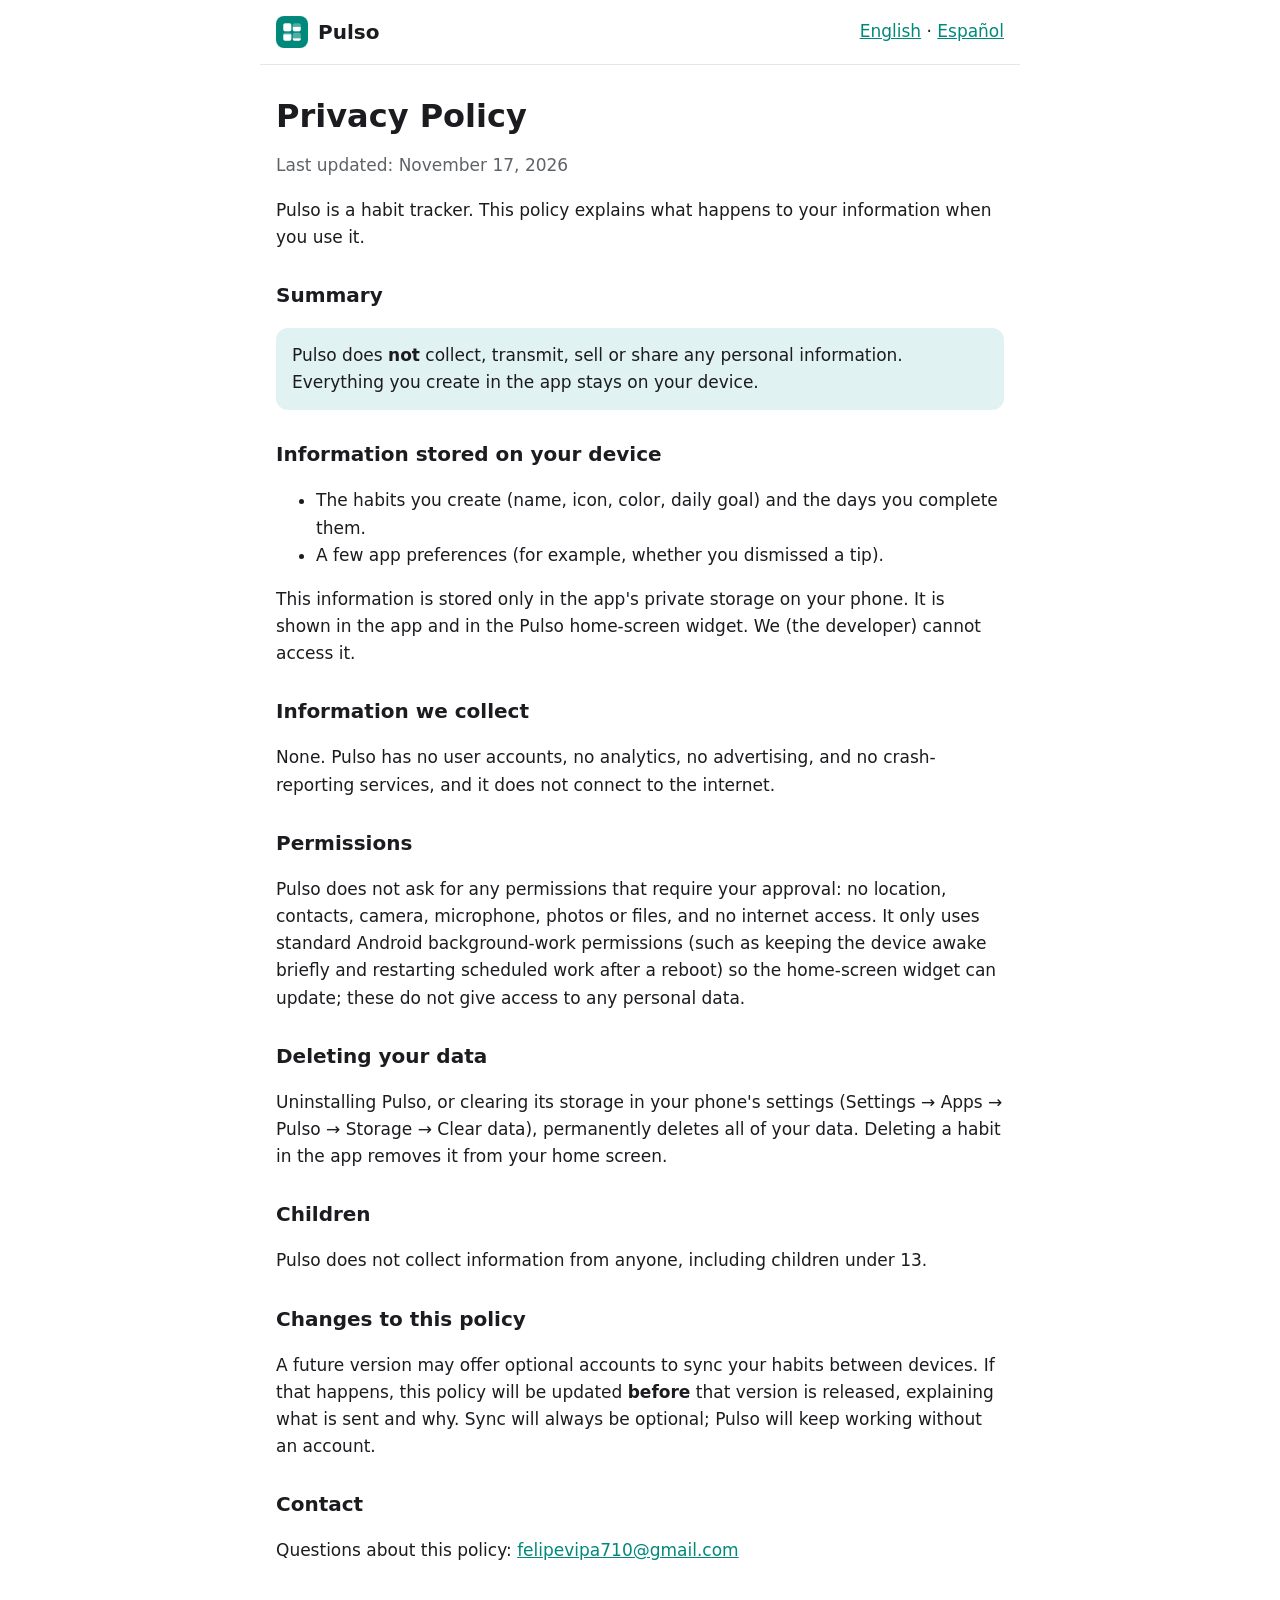
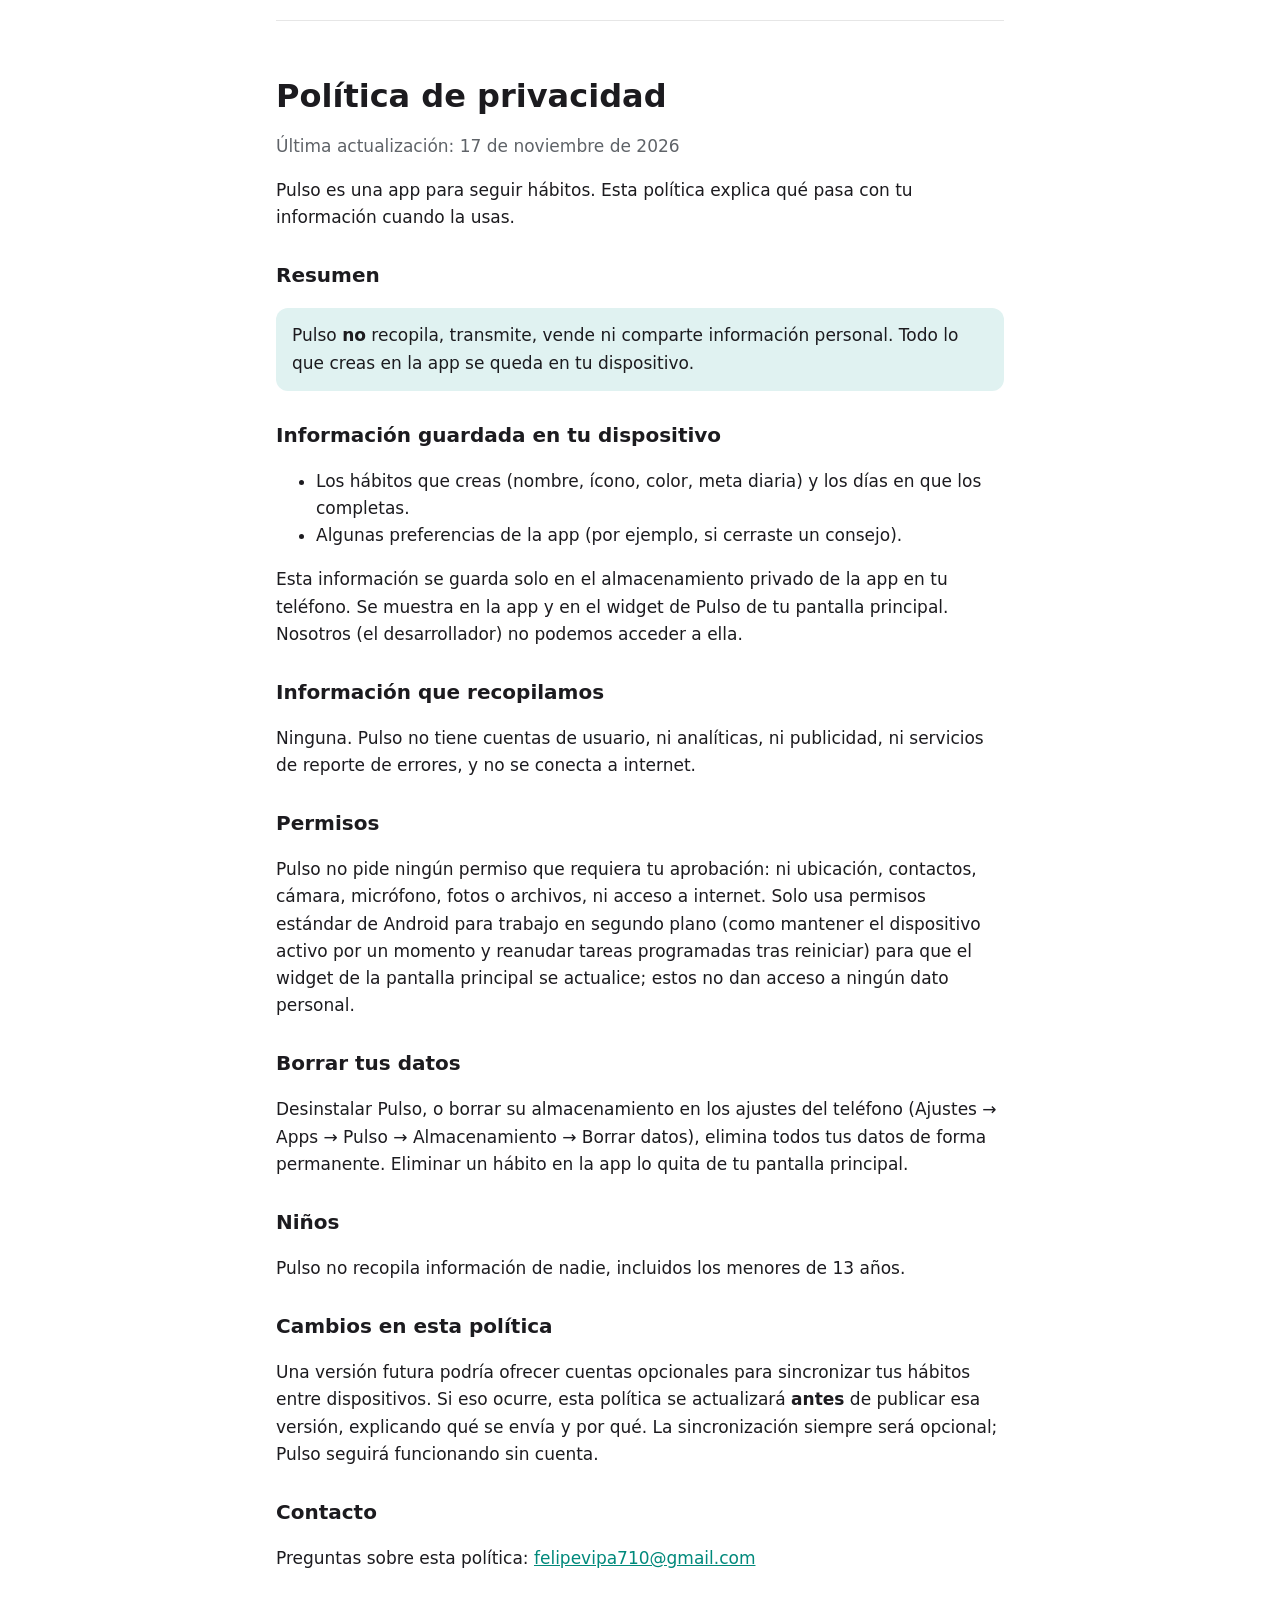
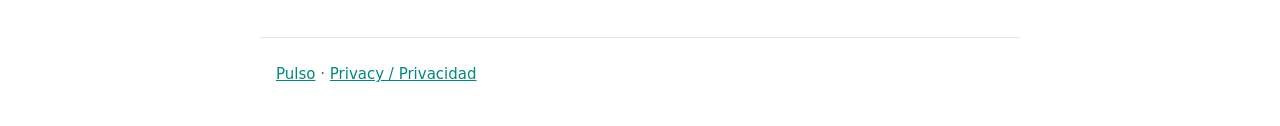
==== privacy.html @ 3e737878 "Pulso website: landing page and privacy policy (en/es)" ====
<!doctype html>
<html lang="en">
<head>
<meta charset="utf-8">
<meta name="viewport" content="width=device-width, initial-scale=1">
<title>Pulso — Privacy Policy</title>
<meta name="description" content="Privacy policy for Pulso, a visual habit tracker. Pulso does not collect any personal data.">
<link rel="stylesheet" href="style.css">
</head>
<body>
<header class="bar">
  <a class="brand" href="./"><img src="icon.png" alt="" width="32" height="32">Pulso</a>
  <nav><a href="#en">English</a> · <a href="#es">Español</a></nav>
</header>

<main>
<article id="en" lang="en">
  <h1>Privacy Policy</h1>
  <p class="muted">Last updated: November 17, 2026</p>
  <p>Pulso is a habit tracker. This policy explains what happens to your information when you use it.</p>

  <h2>Summary</h2>
  <p class="callout">Pulso does <strong>not</strong> collect, transmit, sell or share any personal information. Everything you create in the app stays on your device.</p>

  <h2>Information stored on your device</h2>
  <ul>
    <li>The habits you create (name, icon, color, daily goal) and the days you complete them.</li>
    <li>A few app preferences (for example, whether you dismissed a tip).</li>
  </ul>
  <p>This information is stored only in the app's private storage on your phone. It is shown in the app and in the Pulso home-screen widget. We (the developer) cannot access it.</p>

  <h2>Information we collect</h2>
  <p>None. Pulso has no user accounts, no analytics, no advertising, and no crash-reporting services, and it does not connect to the internet.</p>

  <h2>Permissions</h2>
  <p>Pulso does not ask for any permissions that require your approval: no location, contacts, camera, microphone, photos or files, and no internet access. It only uses standard Android background-work permissions (such as keeping the device awake briefly and restarting scheduled work after a reboot) so the home-screen widget can update; these do not give access to any personal data.</p>

  <h2>Deleting your data</h2>
  <p>Uninstalling Pulso, or clearing its storage in your phone's settings (Settings → Apps → Pulso → Storage → Clear data), permanently deletes all of your data. Deleting a habit in the app removes it from your home screen.</p>

  <h2>Children</h2>
  <p>Pulso does not collect information from anyone, including children under 13.</p>

  <h2>Changes to this policy</h2>
  <p>A future version may offer optional accounts to sync your habits between devices. If that happens, this policy will be updated <strong>before</strong> that version is released, explaining what is sent and why. Sync will always be optional; Pulso will keep working without an account.</p>

  <h2>Contact</h2>
  <p>Questions about this policy: <a href="mailto:felipevipa710@gmail.com">felipevipa710@gmail.com</a></p>
</article>

<article id="es" lang="es">
  <h1>Política de privacidad</h1>
  <p class="muted">Última actualización: 17 de noviembre de 2026</p>
  <p>Pulso es una app para seguir hábitos. Esta política explica qué pasa con tu información cuando la usas.</p>

  <h2>Resumen</h2>
  <p class="callout">Pulso <strong>no</strong> recopila, transmite, vende ni comparte información personal. Todo lo que creas en la app se queda en tu dispositivo.</p>

  <h2>Información guardada en tu dispositivo</h2>
  <ul>
    <li>Los hábitos que creas (nombre, ícono, color, meta diaria) y los días en que los completas.</li>
    <li>Algunas preferencias de la app (por ejemplo, si cerraste un consejo).</li>
  </ul>
  <p>Esta información se guarda solo en el almacenamiento privado de la app en tu teléfono. Se muestra en la app y en el widget de Pulso de tu pantalla principal. Nosotros (el desarrollador) no podemos acceder a ella.</p>

  <h2>Información que recopilamos</h2>
  <p>Ninguna. Pulso no tiene cuentas de usuario, ni analíticas, ni publicidad, ni servicios de reporte de errores, y no se conecta a internet.</p>

  <h2>Permisos</h2>
  <p>Pulso no pide ningún permiso que requiera tu aprobación: ni ubicación, contactos, cámara, micrófono, fotos o archivos, ni acceso a internet. Solo usa permisos estándar de Android para trabajo en segundo plano (como mantener el dispositivo activo por un momento y reanudar tareas programadas tras reiniciar) para que el widget de la pantalla principal se actualice; estos no dan acceso a ningún dato personal.</p>

  <h2>Borrar tus datos</h2>
  <p>Desinstalar Pulso, o borrar su almacenamiento en los ajustes del teléfono (Ajustes → Apps → Pulso → Almacenamiento → Borrar datos), elimina todos tus datos de forma permanente. Eliminar un hábito en la app lo quita de tu pantalla principal.</p>

  <h2>Niños</h2>
  <p>Pulso no recopila información de nadie, incluidos los menores de 13 años.</p>

  <h2>Cambios en esta política</h2>
  <p>Una versión futura podría ofrecer cuentas opcionales para sincronizar tus hábitos entre dispositivos. Si eso ocurre, esta política se actualizará <strong>antes</strong> de publicar esa versión, explicando qué se envía y por qué. La sincronización siempre será opcional; Pulso seguirá funcionando sin cuenta.</p>

  <h2>Contacto</h2>
  <p>Preguntas sobre esta política: <a href="mailto:felipevipa710@gmail.com">felipevipa710@gmail.com</a></p>
</article>
</main>

<footer><a href="./">Pulso</a> · <a href="privacy.html">Privacy / Privacidad</a></footer>
</body>
</html>
---- style.css ----
:root {
  --bg: #ffffff;
  --text: #1c1b1f;
  --muted: #5f6368;
  --accent: #00897b;
  --soft: #e0f2f1;
  --line: #e6e6e6;
}
@media (prefers-color-scheme: dark) {
  :root {
    --bg: #121414;
    --text: #e6e1e5;
    --muted: #a0a4a8;
    --accent: #4db6ac;
    --soft: #1d2b29;
    --line: #2a2d2d;
  }
}
* { box-sizing: border-box; }
html { scroll-behavior: smooth; }
body {
  margin: 0;
  background: var(--bg);
  color: var(--text);
  font: 17px/1.6 system-ui, -apple-system, "Segoe UI", Roboto, sans-serif;
}
a { color: var(--accent); }
.bar {
  display: flex; align-items: center; justify-content: space-between;
  max-width: 760px; margin: 0 auto; padding: 16px;
  border-bottom: 1px solid var(--line);
}
.brand {
  display: flex; align-items: center; gap: 10px;
  font-weight: 700; font-size: 20px; color: var(--text); text-decoration: none;
}
.brand img { border-radius: 8px; }
main { max-width: 760px; margin: 0 auto; padding: 8px 16px 48px; }
article + article { margin-top: 56px; padding-top: 32px; border-top: 1px solid var(--line); }
h1 { font-size: 32px; line-height: 1.2; margin: 24px 0 4px; }
h2 { font-size: 20px; margin: 28px 0 6px; }
.muted { color: var(--muted); }
.callout { background: var(--soft); border-radius: 12px; padding: 14px 16px; }
footer {
  max-width: 760px; margin: 0 auto; padding: 24px 16px 40px;
  border-top: 1px solid var(--line); color: var(--muted); font-size: 15px;
}
.hero { text-align: center; padding-top: 48px; }
.hero-icon { border-radius: 28px; }
.hero h1 { font-size: 44px; margin-top: 16px; }
.lead { font-size: 22px; color: var(--accent); font-weight: 600; margin-top: 0; }
.hero p { max-width: 560px; margin-left: auto; margin-right: auto; }
.soon {
  display: inline-block; margin-top: 16px; padding: 8px 16px;
  border-radius: 999px; background: var(--soft); font-weight: 600;
}
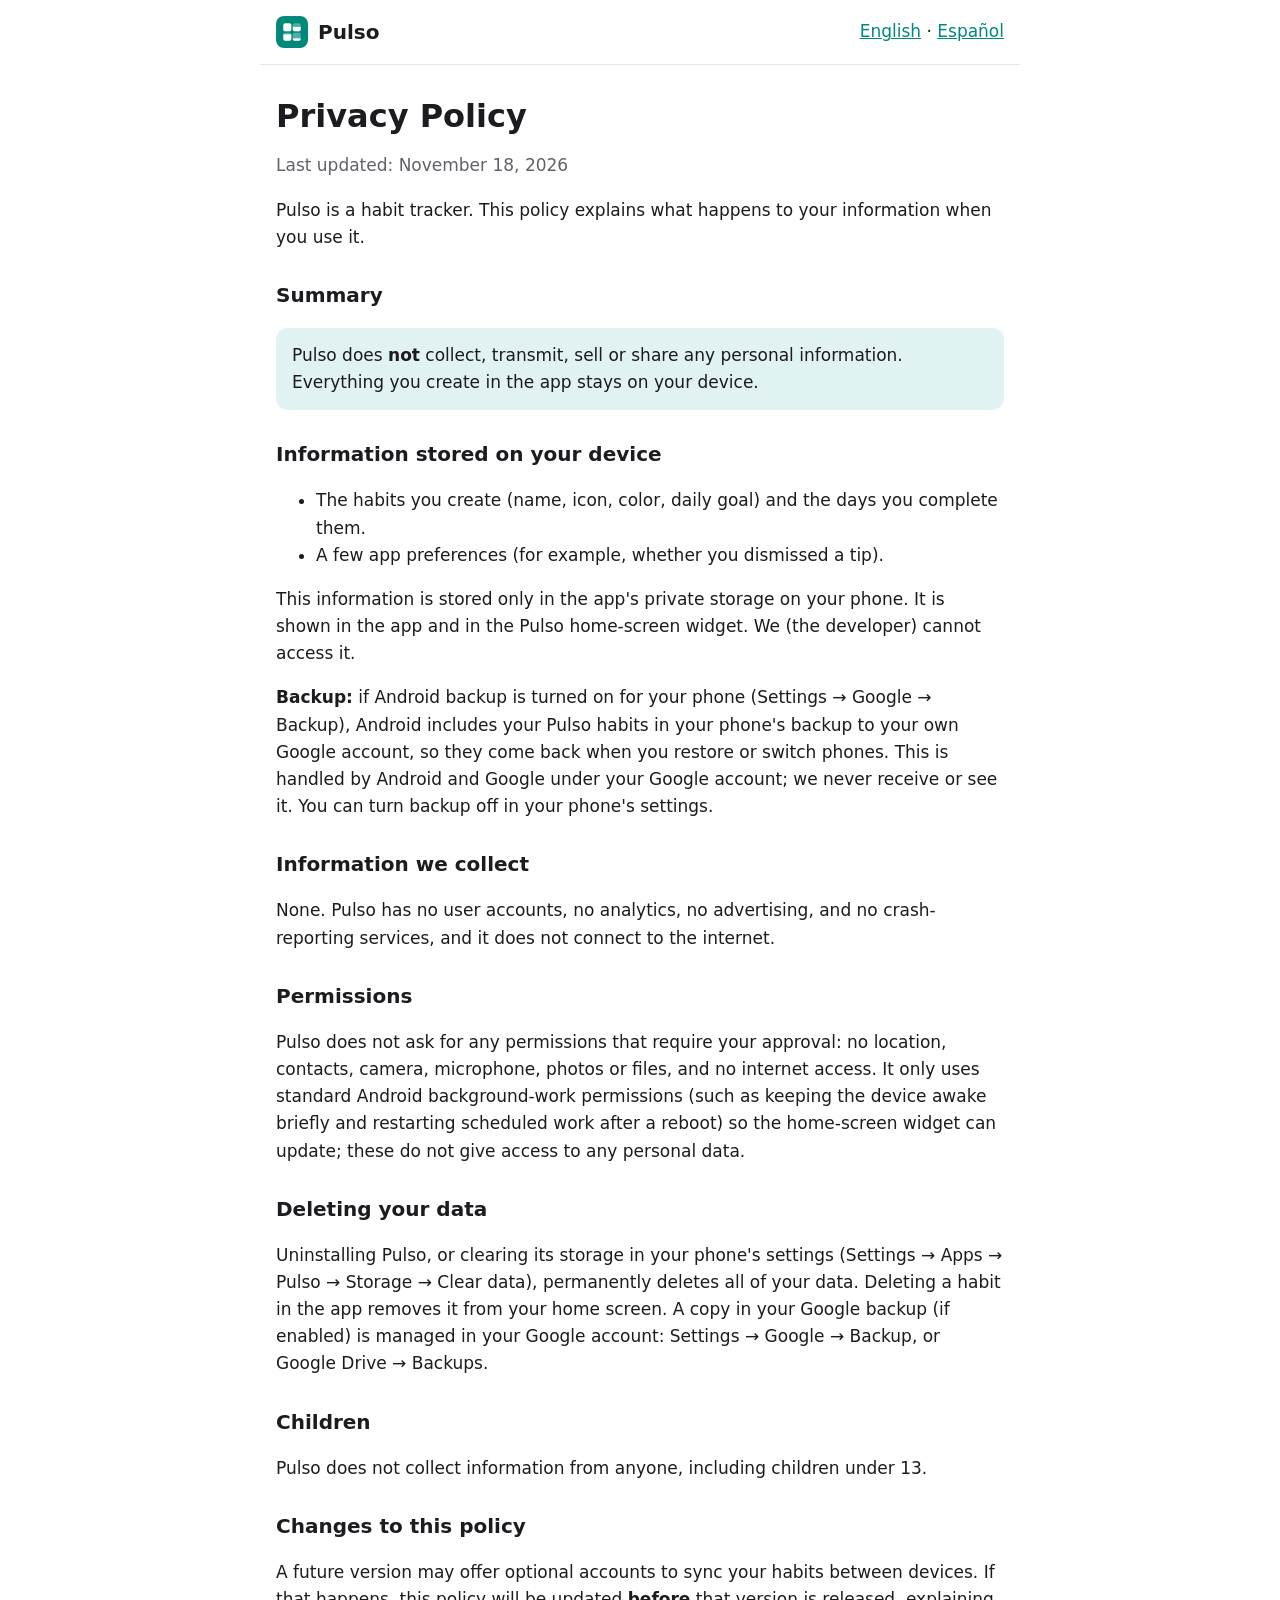
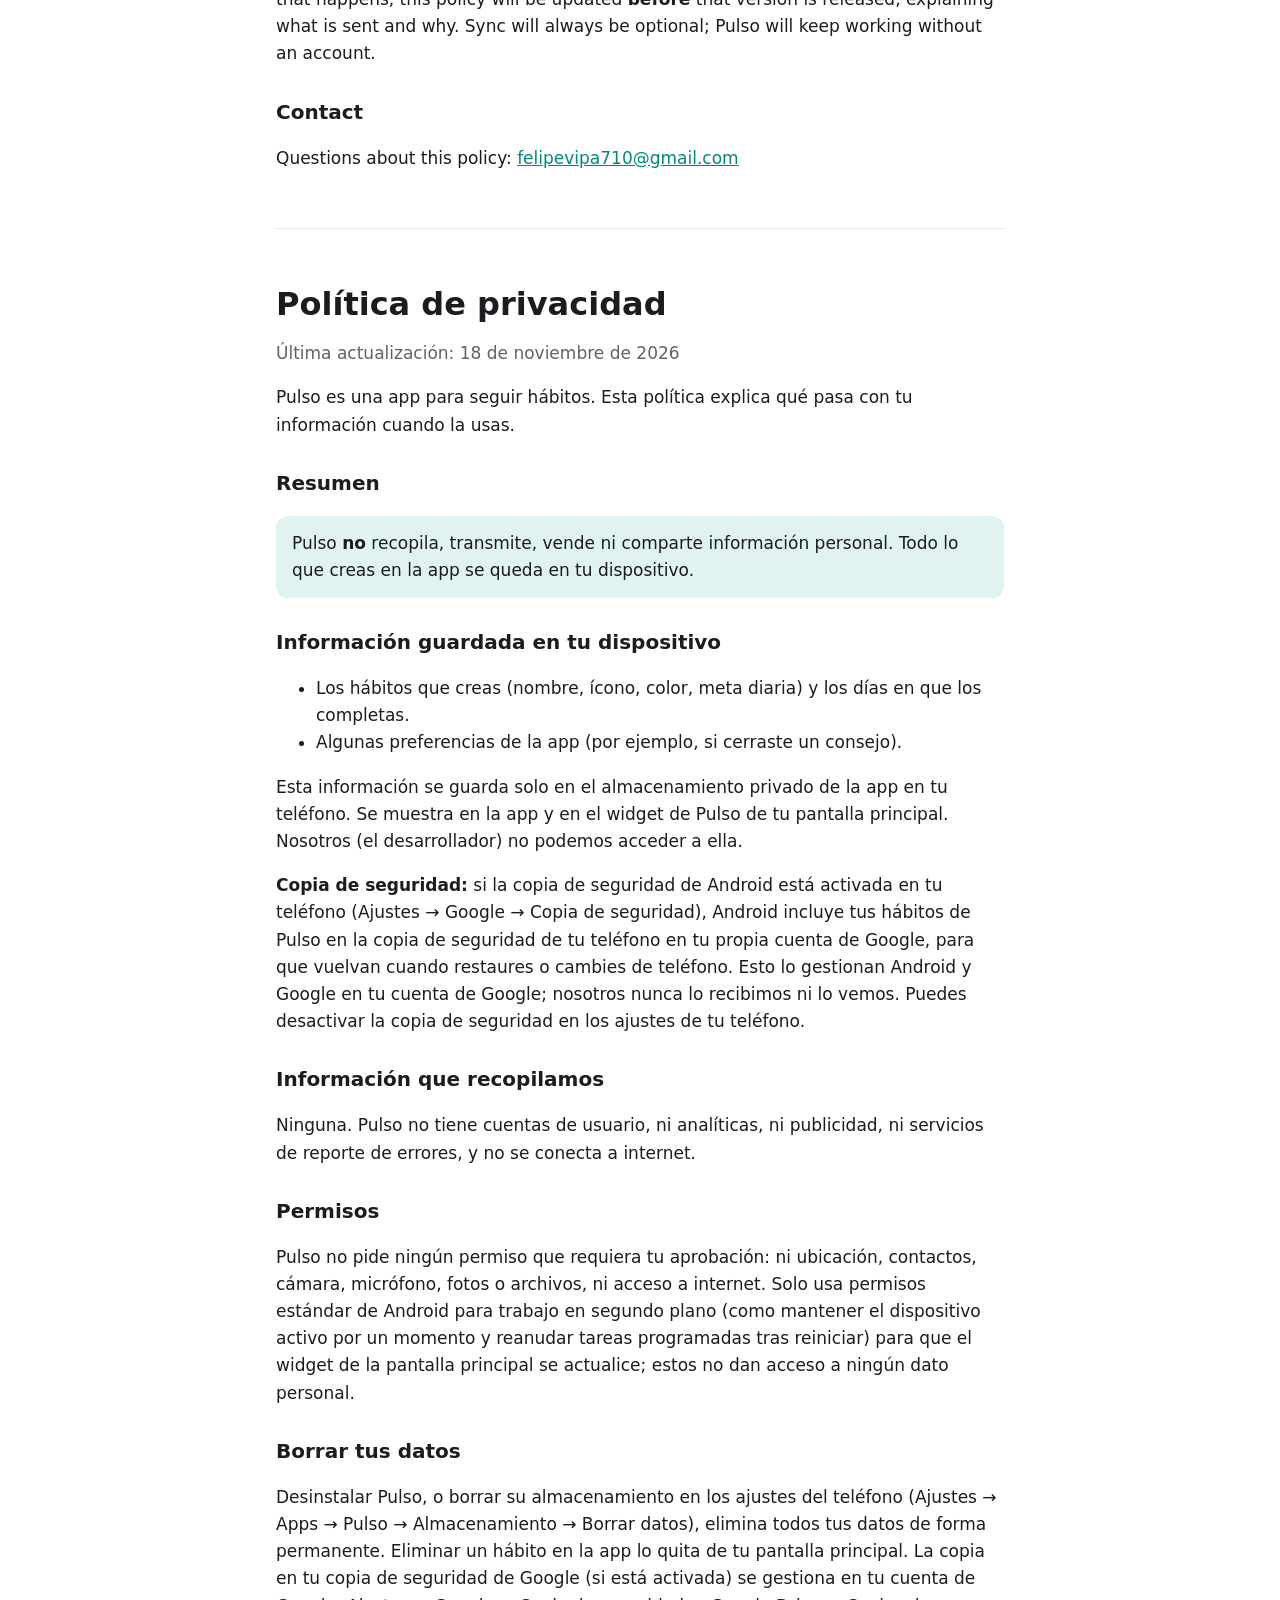
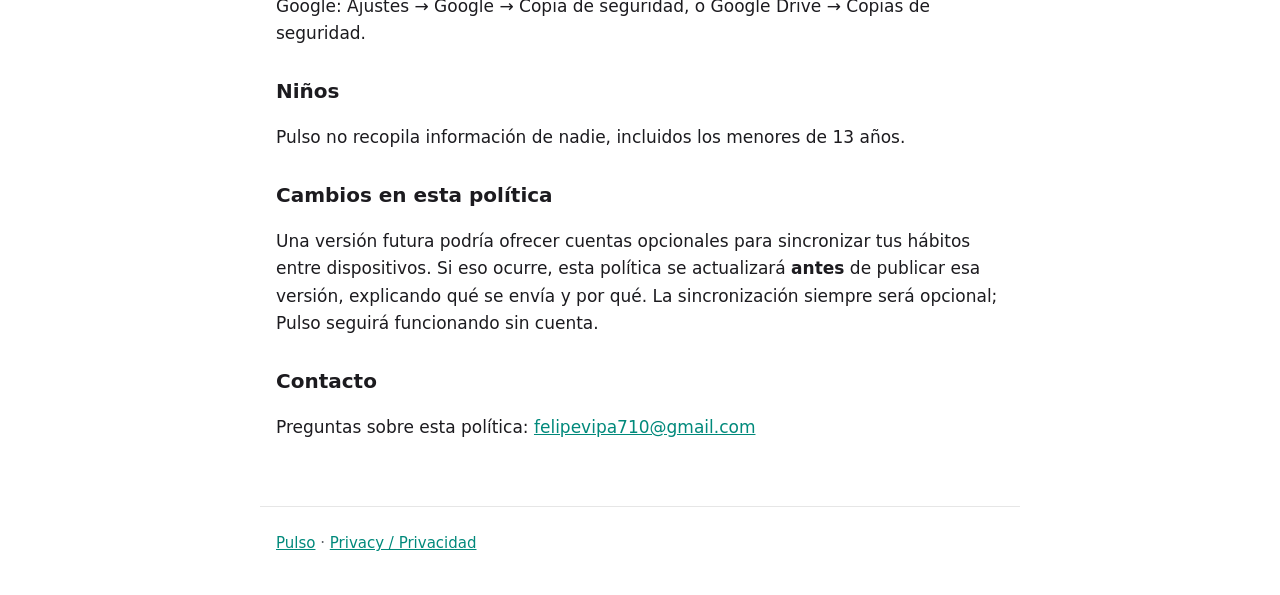
==== commit fffc4add: "Privacy policy: explain Android backup to the user's own Google account" ====
--- a/privacy.html
+++ b/privacy.html
@@ -16,7 +16,7 @@
 <main>
 <article id="en" lang="en">
   <h1>Privacy Policy</h1>
-  <p class="muted">Last updated: November 17, 2026</p>
+  <p class="muted">Last updated: November 18, 2026</p>
   <p>Pulso is a habit tracker. This policy explains what happens to your information when you use it.</p>
 
   <h2>Summary</h2>
@@ -28,6 +28,7 @@
     <li>A few app preferences (for example, whether you dismissed a tip).</li>
   </ul>
   <p>This information is stored only in the app's private storage on your phone. It is shown in the app and in the Pulso home-screen widget. We (the developer) cannot access it.</p>
+  <p><strong>Backup:</strong> if Android backup is turned on for your phone (Settings → Google → Backup), Android includes your Pulso habits in your phone's backup to your own Google account, so they come back when you restore or switch phones. This is handled by Android and Google under your Google account; we never receive or see it. You can turn backup off in your phone's settings.</p>
 
   <h2>Information we collect</h2>
   <p>None. Pulso has no user accounts, no analytics, no advertising, and no crash-reporting services, and it does not connect to the internet.</p>
@@ -36,7 +37,7 @@
   <p>Pulso does not ask for any permissions that require your approval: no location, contacts, camera, microphone, photos or files, and no internet access. It only uses standard Android background-work permissions (such as keeping the device awake briefly and restarting scheduled work after a reboot) so the home-screen widget can update; these do not give access to any personal data.</p>
 
   <h2>Deleting your data</h2>
-  <p>Uninstalling Pulso, or clearing its storage in your phone's settings (Settings → Apps → Pulso → Storage → Clear data), permanently deletes all of your data. Deleting a habit in the app removes it from your home screen.</p>
+  <p>Uninstalling Pulso, or clearing its storage in your phone's settings (Settings → Apps → Pulso → Storage → Clear data), permanently deletes all of your data. Deleting a habit in the app removes it from your home screen. A copy in your Google backup (if enabled) is managed in your Google account: Settings → Google → Backup, or Google Drive → Backups.</p>
 
   <h2>Children</h2>
   <p>Pulso does not collect information from anyone, including children under 13.</p>
@@ -50,7 +51,7 @@
 
 <article id="es" lang="es">
   <h1>Política de privacidad</h1>
-  <p class="muted">Última actualización: 17 de noviembre de 2026</p>
+  <p class="muted">Última actualización: 18 de noviembre de 2026</p>
   <p>Pulso es una app para seguir hábitos. Esta política explica qué pasa con tu información cuando la usas.</p>
 
   <h2>Resumen</h2>
@@ -62,6 +63,7 @@
     <li>Algunas preferencias de la app (por ejemplo, si cerraste un consejo).</li>
   </ul>
   <p>Esta información se guarda solo en el almacenamiento privado de la app en tu teléfono. Se muestra en la app y en el widget de Pulso de tu pantalla principal. Nosotros (el desarrollador) no podemos acceder a ella.</p>
+  <p><strong>Copia de seguridad:</strong> si la copia de seguridad de Android está activada en tu teléfono (Ajustes → Google → Copia de seguridad), Android incluye tus hábitos de Pulso en la copia de seguridad de tu teléfono en tu propia cuenta de Google, para que vuelvan cuando restaures o cambies de teléfono. Esto lo gestionan Android y Google en tu cuenta de Google; nosotros nunca lo recibimos ni lo vemos. Puedes desactivar la copia de seguridad en los ajustes de tu teléfono.</p>
 
   <h2>Información que recopilamos</h2>
   <p>Ninguna. Pulso no tiene cuentas de usuario, ni analíticas, ni publicidad, ni servicios de reporte de errores, y no se conecta a internet.</p>
@@ -70,7 +72,7 @@
   <p>Pulso no pide ningún permiso que requiera tu aprobación: ni ubicación, contactos, cámara, micrófono, fotos o archivos, ni acceso a internet. Solo usa permisos estándar de Android para trabajo en segundo plano (como mantener el dispositivo activo por un momento y reanudar tareas programadas tras reiniciar) para que el widget de la pantalla principal se actualice; estos no dan acceso a ningún dato personal.</p>
 
   <h2>Borrar tus datos</h2>
-  <p>Desinstalar Pulso, o borrar su almacenamiento en los ajustes del teléfono (Ajustes → Apps → Pulso → Almacenamiento → Borrar datos), elimina todos tus datos de forma permanente. Eliminar un hábito en la app lo quita de tu pantalla principal.</p>
+  <p>Desinstalar Pulso, o borrar su almacenamiento en los ajustes del teléfono (Ajustes → Apps → Pulso → Almacenamiento → Borrar datos), elimina todos tus datos de forma permanente. Eliminar un hábito en la app lo quita de tu pantalla principal. La copia en tu copia de seguridad de Google (si está activada) se gestiona en tu cuenta de Google: Ajustes → Google → Copia de seguridad, o Google Drive → Copias de seguridad.</p>
 
   <h2>Niños</h2>
   <p>Pulso no recopila información de nadie, incluidos los menores de 13 años.</p>
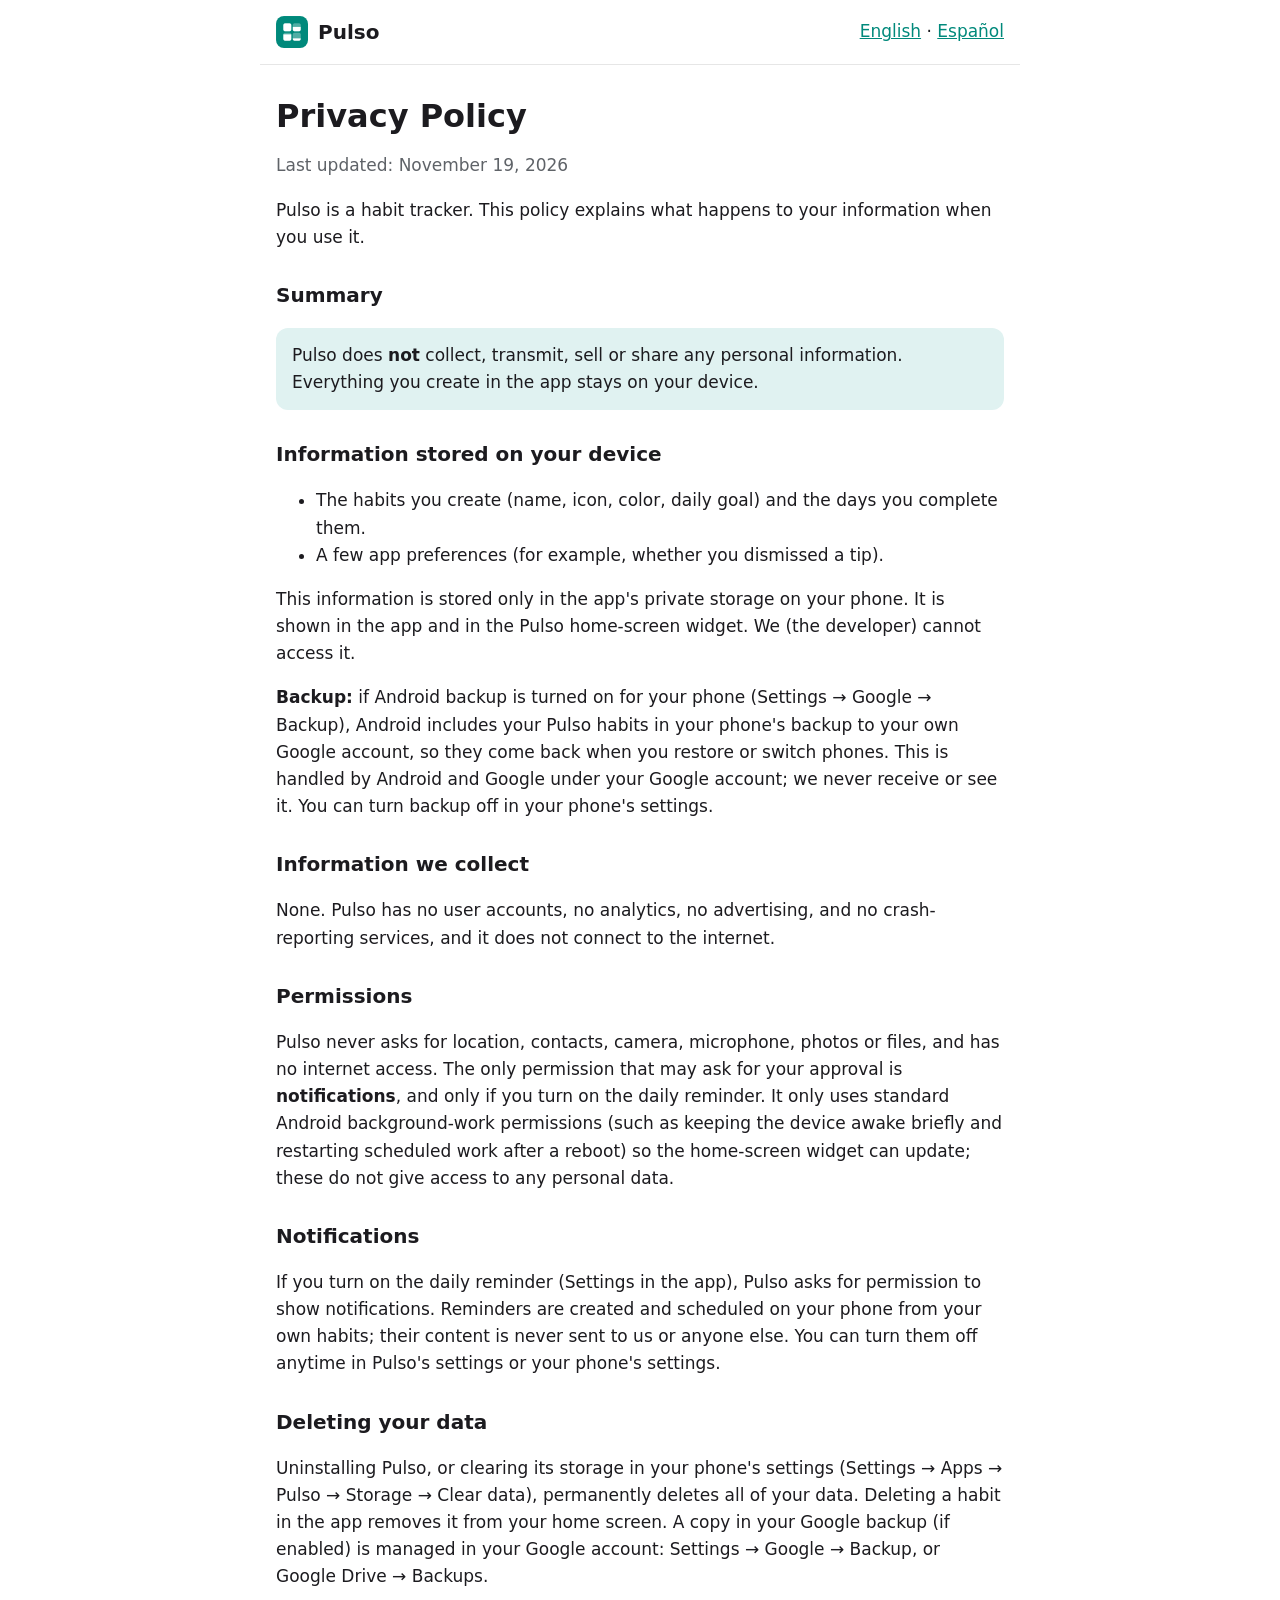
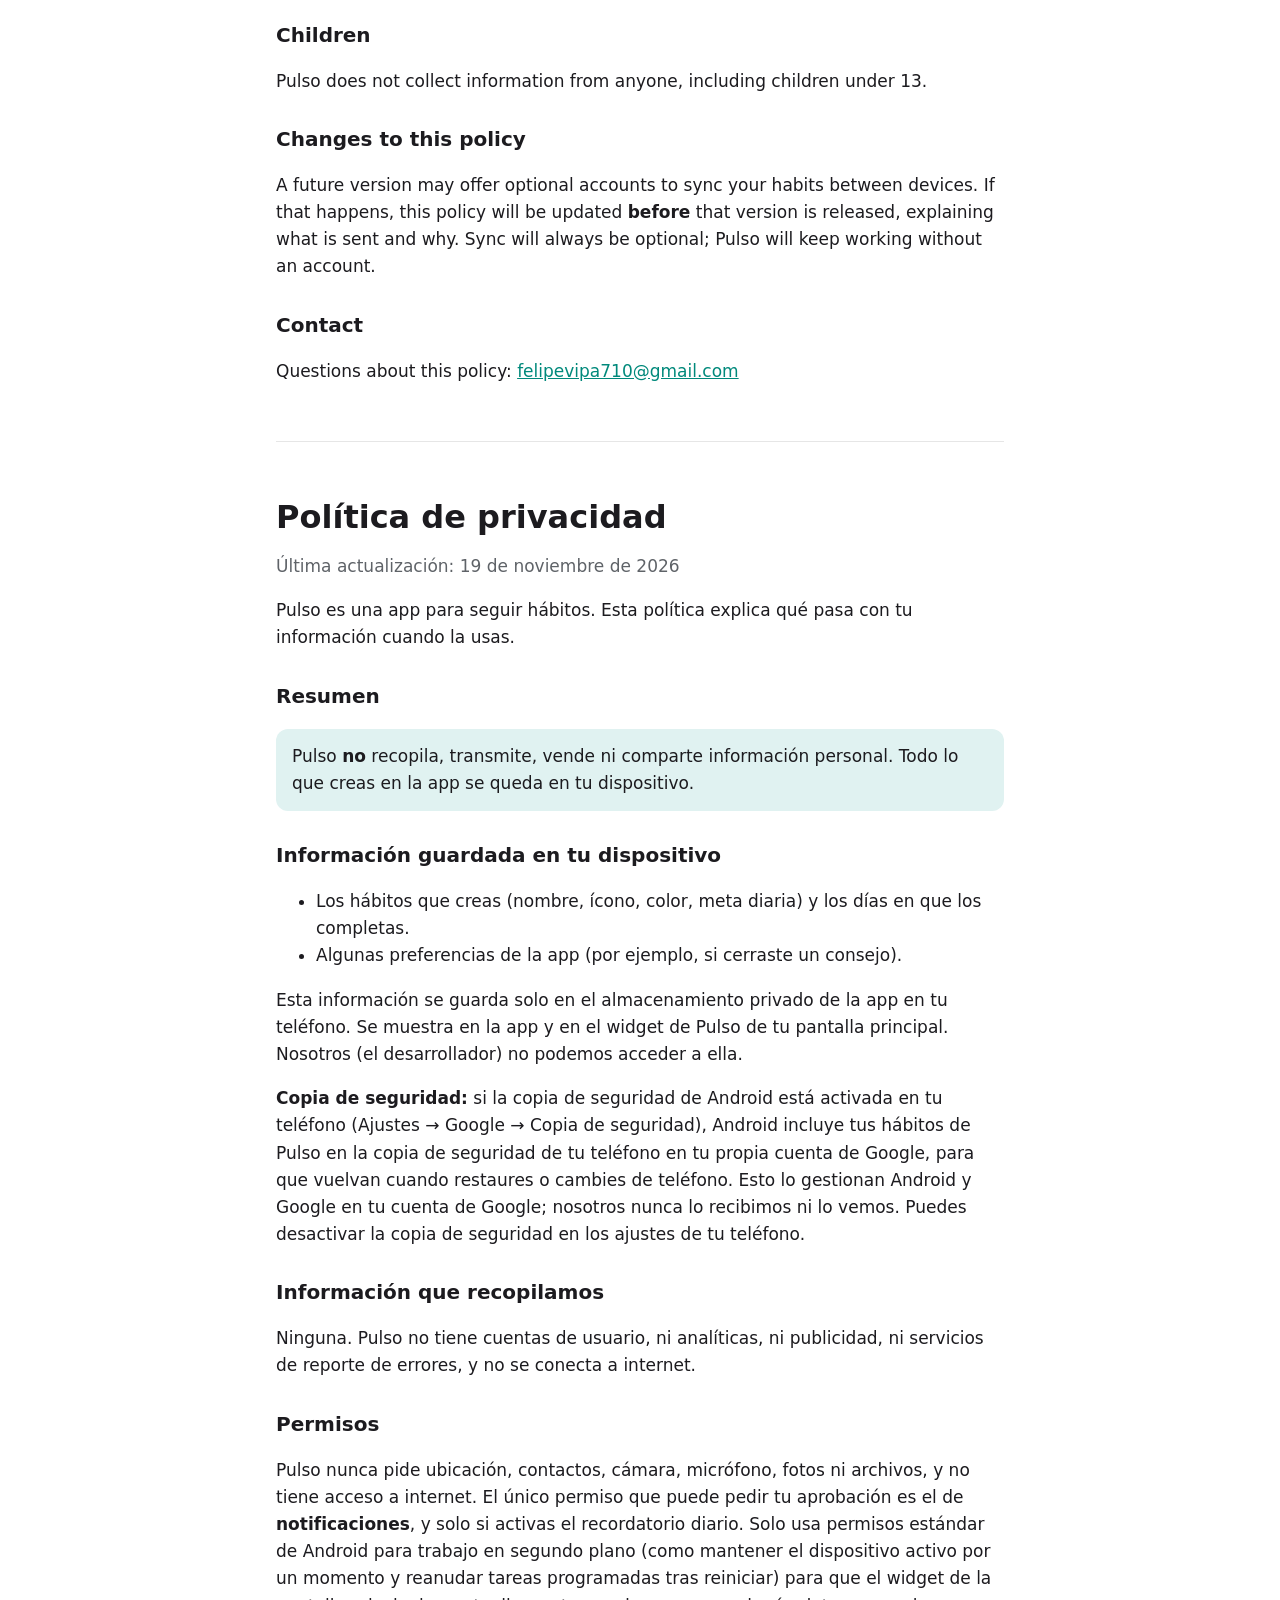
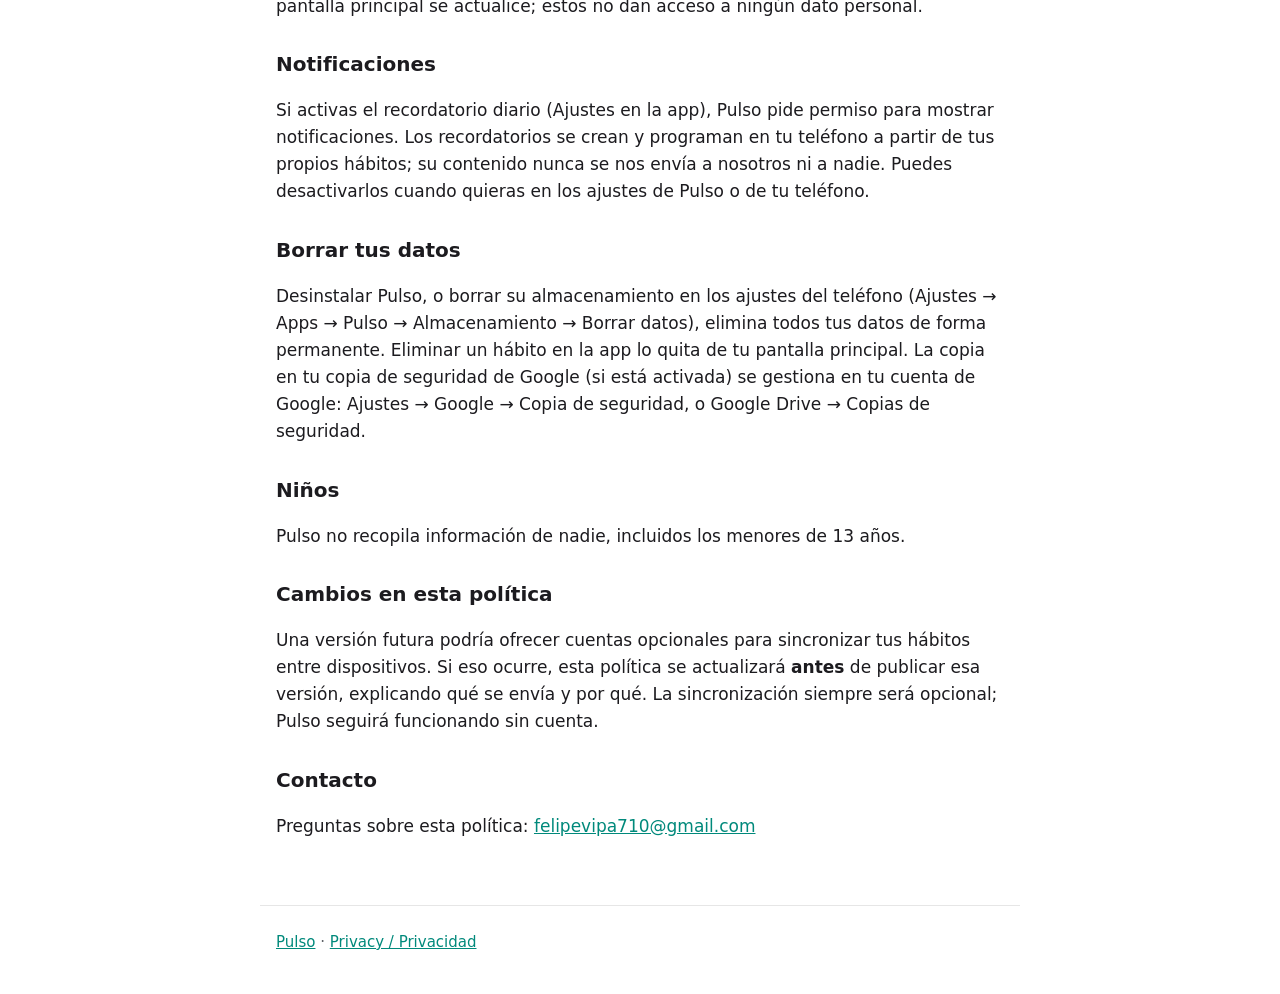
==== commit fd0df1d7: "Privacy policy: notifications for the optional daily reminder" ====
--- a/privacy.html
+++ b/privacy.html
@@ -16,7 +16,7 @@
 <main>
 <article id="en" lang="en">
   <h1>Privacy Policy</h1>
-  <p class="muted">Last updated: November 18, 2026</p>
+  <p class="muted">Last updated: November 19, 2026</p>
   <p>Pulso is a habit tracker. This policy explains what happens to your information when you use it.</p>
 
   <h2>Summary</h2>
@@ -34,7 +34,10 @@
   <p>None. Pulso has no user accounts, no analytics, no advertising, and no crash-reporting services, and it does not connect to the internet.</p>
 
   <h2>Permissions</h2>
-  <p>Pulso does not ask for any permissions that require your approval: no location, contacts, camera, microphone, photos or files, and no internet access. It only uses standard Android background-work permissions (such as keeping the device awake briefly and restarting scheduled work after a reboot) so the home-screen widget can update; these do not give access to any personal data.</p>
+  <p>Pulso never asks for location, contacts, camera, microphone, photos or files, and has no internet access. The only permission that may ask for your approval is <strong>notifications</strong>, and only if you turn on the daily reminder. It only uses standard Android background-work permissions (such as keeping the device awake briefly and restarting scheduled work after a reboot) so the home-screen widget can update; these do not give access to any personal data.</p>
+
+  <h2>Notifications</h2>
+  <p>If you turn on the daily reminder (Settings in the app), Pulso asks for permission to show notifications. Reminders are created and scheduled on your phone from your own habits; their content is never sent to us or anyone else. You can turn them off anytime in Pulso's settings or your phone's settings.</p>
 
   <h2>Deleting your data</h2>
   <p>Uninstalling Pulso, or clearing its storage in your phone's settings (Settings → Apps → Pulso → Storage → Clear data), permanently deletes all of your data. Deleting a habit in the app removes it from your home screen. A copy in your Google backup (if enabled) is managed in your Google account: Settings → Google → Backup, or Google Drive → Backups.</p>
@@ -51,7 +54,7 @@
 
 <article id="es" lang="es">
   <h1>Política de privacidad</h1>
-  <p class="muted">Última actualización: 18 de noviembre de 2026</p>
+  <p class="muted">Última actualización: 19 de noviembre de 2026</p>
   <p>Pulso es una app para seguir hábitos. Esta política explica qué pasa con tu información cuando la usas.</p>
 
   <h2>Resumen</h2>
@@ -69,7 +72,10 @@
   <p>Ninguna. Pulso no tiene cuentas de usuario, ni analíticas, ni publicidad, ni servicios de reporte de errores, y no se conecta a internet.</p>
 
   <h2>Permisos</h2>
-  <p>Pulso no pide ningún permiso que requiera tu aprobación: ni ubicación, contactos, cámara, micrófono, fotos o archivos, ni acceso a internet. Solo usa permisos estándar de Android para trabajo en segundo plano (como mantener el dispositivo activo por un momento y reanudar tareas programadas tras reiniciar) para que el widget de la pantalla principal se actualice; estos no dan acceso a ningún dato personal.</p>
+  <p>Pulso nunca pide ubicación, contactos, cámara, micrófono, fotos ni archivos, y no tiene acceso a internet. El único permiso que puede pedir tu aprobación es el de <strong>notificaciones</strong>, y solo si activas el recordatorio diario. Solo usa permisos estándar de Android para trabajo en segundo plano (como mantener el dispositivo activo por un momento y reanudar tareas programadas tras reiniciar) para que el widget de la pantalla principal se actualice; estos no dan acceso a ningún dato personal.</p>
+
+  <h2>Notificaciones</h2>
+  <p>Si activas el recordatorio diario (Ajustes en la app), Pulso pide permiso para mostrar notificaciones. Los recordatorios se crean y programan en tu teléfono a partir de tus propios hábitos; su contenido nunca se nos envía a nosotros ni a nadie. Puedes desactivarlos cuando quieras en los ajustes de Pulso o de tu teléfono.</p>
 
   <h2>Borrar tus datos</h2>
   <p>Desinstalar Pulso, o borrar su almacenamiento en los ajustes del teléfono (Ajustes → Apps → Pulso → Almacenamiento → Borrar datos), elimina todos tus datos de forma permanente. Eliminar un hábito en la app lo quita de tu pantalla principal. La copia en tu copia de seguridad de Google (si está activada) se gestiona en tu cuenta de Google: Ajustes → Google → Copia de seguridad, o Google Drive → Copias de seguridad.</p>
